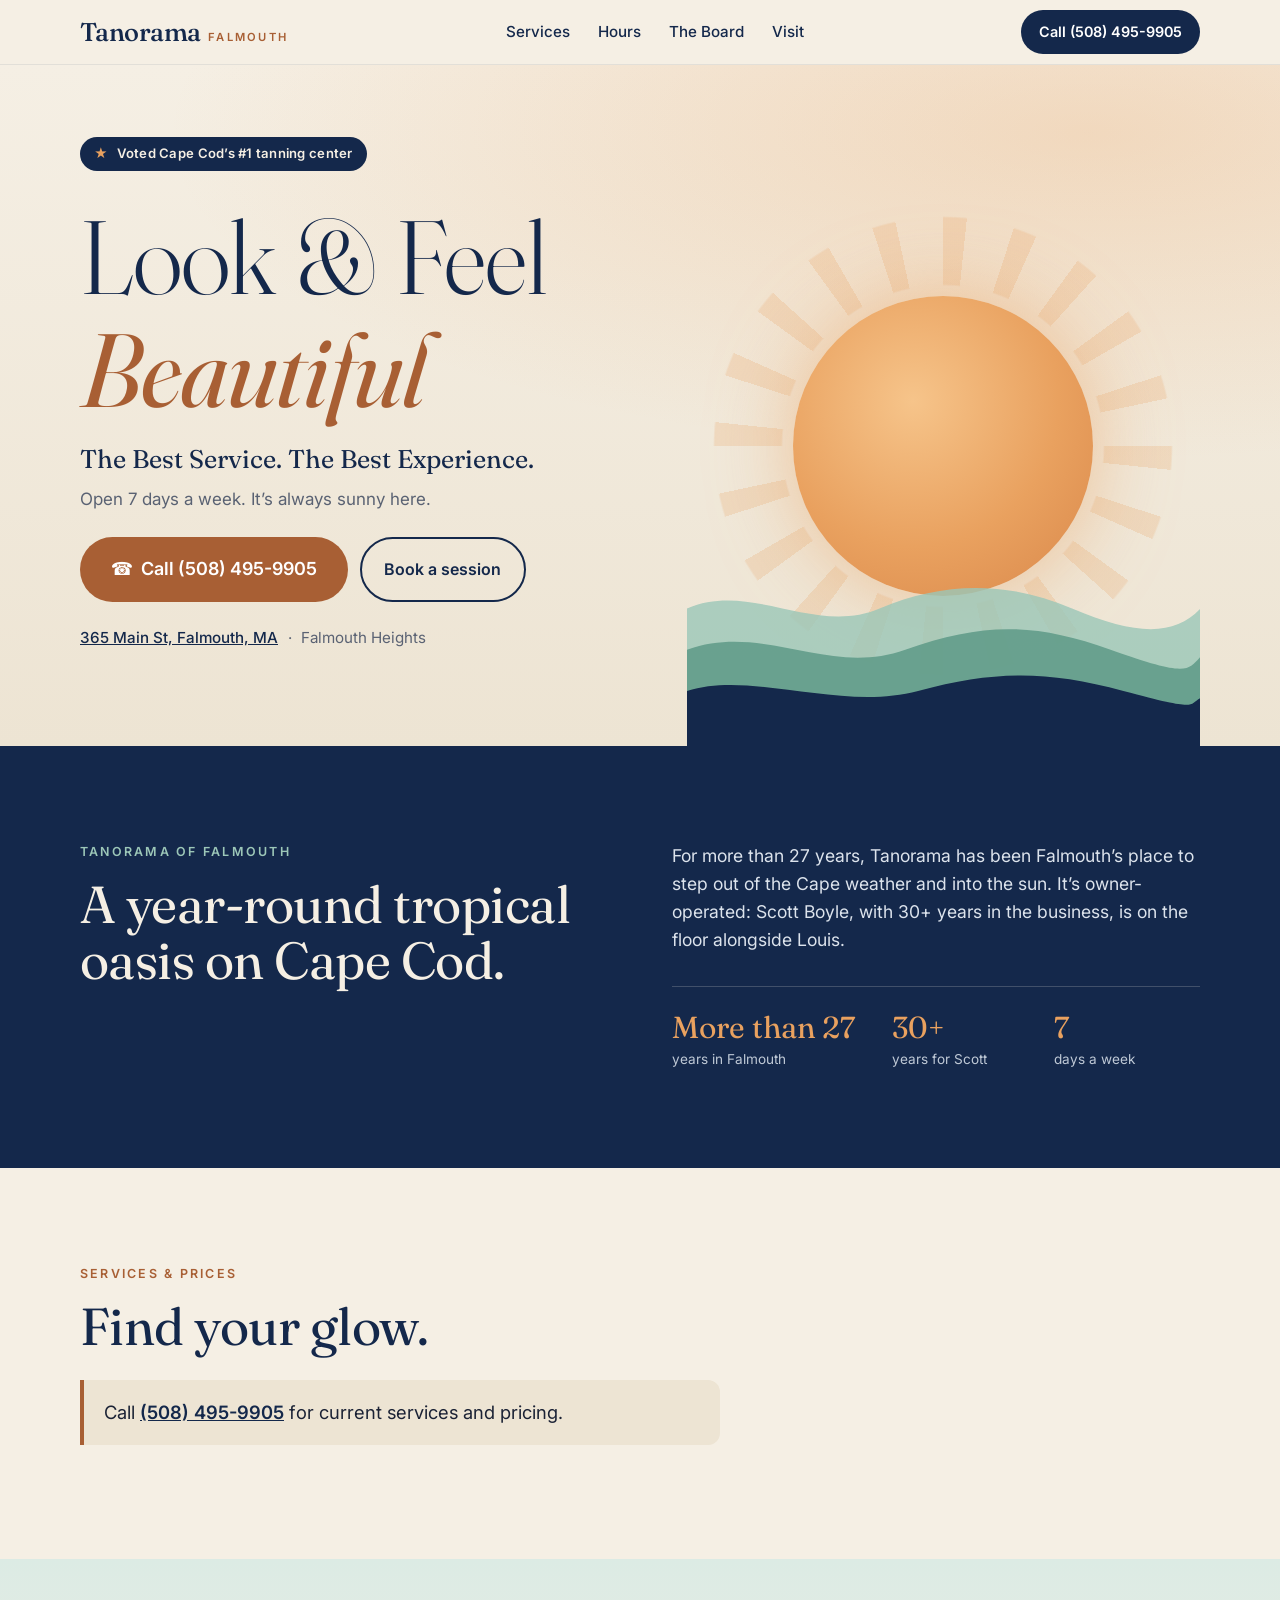
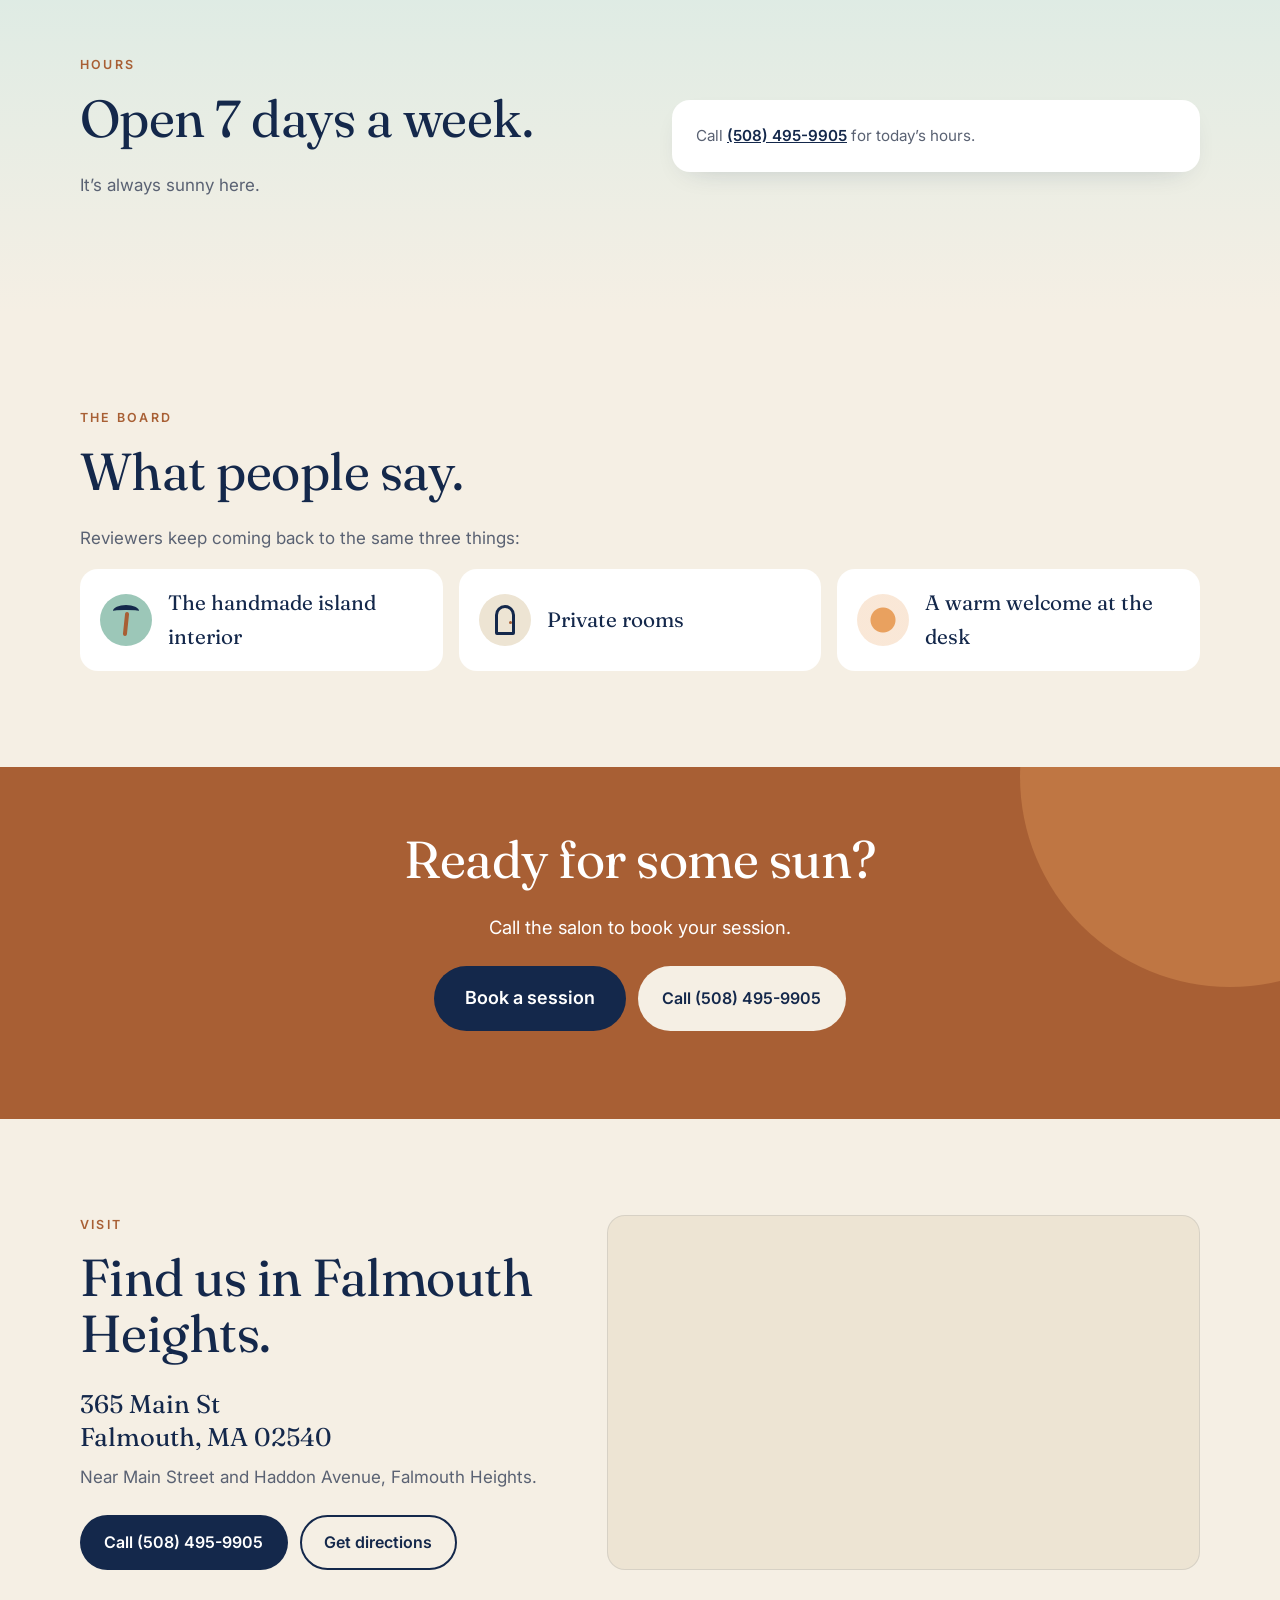
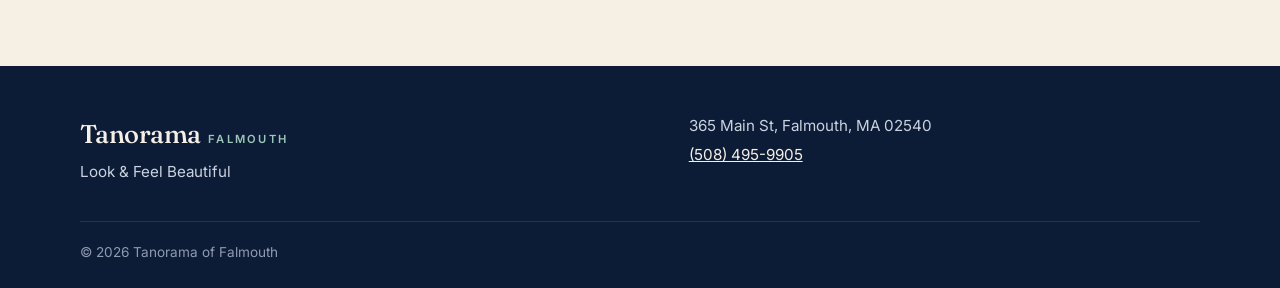
==== index.html @ c7caf83a "Tanorama Falmouth website" ====
<!doctype html>
<html lang="en">
<head>
<meta charset="utf-8">
<meta name="viewport" content="width=device-width, initial-scale=1, viewport-fit=cover">
<title>Tanorama Falmouth | Tanning Salon at 365 Main St, Falmouth, MA</title>
<meta name="description" content="Tanorama of Falmouth: voted Cape Cod's #1 tanning center. A year-round tropical oasis at 365 Main St, Falmouth, MA, open 7 days a week. Call (508) 495-9905.">
<meta name="theme-color" content="#14284B">
<link rel="canonical" href="https://platinum00001.github.io/tanorama-falmouth/">
<link rel="icon" href="favicon.svg" type="image/svg+xml">

<meta property="og:type" content="website">
<meta property="og:site_name" content="Tanorama Falmouth">
<meta property="og:title" content="Tanorama Falmouth | Look &amp; Feel Beautiful">
<meta property="og:description" content="Voted Cape Cod's #1 tanning center. Open 7 days a week. It's always sunny here. 365 Main St, Falmouth, MA.">
<meta property="og:url" content="https://platinum00001.github.io/tanorama-falmouth/">
<meta property="og:image" content="https://platinum00001.github.io/tanorama-falmouth/og-image.png">
<meta property="og:image:width" content="1200">
<meta property="og:image:height" content="630">
<meta property="og:image:alt" content="Tanorama Falmouth: Look &amp; Feel Beautiful">

<link rel="preconnect" href="https://fonts.googleapis.com">
<link rel="preconnect" href="https://fonts.gstatic.com" crossorigin>
<link href="https://fonts.googleapis.com/css2?family=Fraunces:ital,opsz,wght@0,9..144,300..700;1,9..144,300..600&family=Inter:wght@400;500;600&display=swap" rel="stylesheet">
<link rel="stylesheet" href="styles.css">

<script type="application/ld+json" id="ld-json">
{
  "@context": "https://schema.org",
  "@type": "TanningSalon",
  "name": "Tanorama Falmouth",
  "alternateName": ["Tanorama", "Tanorama of Falmouth"],
  "slogan": "Look & Feel Beautiful",
  "url": "https://platinum00001.github.io/tanorama-falmouth/",
  "telephone": "+1-508-495-9905",
  "address": {
    "@type": "PostalAddress",
    "streetAddress": "365 Main St",
    "addressLocality": "Falmouth",
    "addressRegion": "MA",
    "postalCode": "02540",
    "addressCountry": "US"
  }
}
</script>
</head>
<body>
<a class="skip" href="#main">Skip to content</a>

<header class="site-header">
  <div class="wrap header-inner">
    <a class="wordmark" href="#top" aria-label="Tanorama Falmouth, home">
      <span class="wm-name">Tanorama</span><span class="wm-place">Falmouth</span>
    </a>
    <nav aria-label="Main">
      <ul class="nav">
        <li><a href="#services">Services</a></li>
        <li><a href="#hours">Hours</a></li>
        <li><a href="#board">The Board</a></li>
        <li><a href="#visit">Visit</a></li>
      </ul>
    </nav>
    <a class="btn btn-small btn-navy header-call" href="tel:+15084959905">Call (508) 495-9905</a>
  </div>
</header>

<main id="main">
  <section class="hero" id="top" aria-labelledby="hero-title">
    <div class="wrap hero-grid">
      <div class="hero-copy">
        <p class="eyebrow"><span class="star" aria-hidden="true">&#9733;</span> Voted Cape Cod&rsquo;s #1 tanning center</p>
        <h1 id="hero-title">Look &amp; Feel <em>Beautiful</em></h1>
        <p class="lede">The Best Service. The Best Experience.</p>
        <p class="door">Open 7 days a week. It&rsquo;s always sunny here.</p>
        <div class="actions">
          <a class="btn btn-cedar btn-big" href="tel:+15084959905"><span aria-hidden="true">&#9742;</span> Call (508) 495-9905</a>
          <a class="btn btn-outline js-book" href="tel:+15084959905">Book a session</a>
        </div>
        <p class="hero-addr">
          <a href="https://www.google.com/maps/dir/?api=1&amp;destination=365+Main+St,+Falmouth,+MA+02540" target="_blank" rel="noopener">365 Main St, Falmouth, MA</a>
          <span class="dot" aria-hidden="true">&middot;</span> Falmouth Heights
        </p>
      </div>
      <div class="hero-art" aria-hidden="true">
        <div class="sun"></div>
        <div class="sun-rays"></div>
        <svg class="waves" viewBox="0 0 400 160" preserveAspectRatio="none">
          <path class="w1" d="M0 60 C 50 40, 100 80, 150 60 S 250 40, 300 60 S 380 80, 400 60 V160 H0Z"/>
          <path class="w2" d="M0 90 C 60 70, 110 110, 170 90 S 270 70, 330 90 S 390 105, 400 95 V160 H0Z"/>
          <path class="w3" d="M0 120 C 50 105, 120 135, 180 120 S 280 105, 340 120 S 390 130, 400 125 V160 H0Z"/>
        </svg>
      </div>
    </div>
  </section>

  <section class="about" aria-labelledby="about-title">
    <div class="wrap about-grid">
      <div>
        <p class="kicker">Tanorama of Falmouth</p>
        <h2 id="about-title">A year-round tropical oasis on Cape Cod.</h2>
      </div>
      <div class="about-body">
        <p>For more than 27 years, Tanorama has been Falmouth&rsquo;s place to step out of the Cape weather and into the sun. It&rsquo;s owner-operated: Scott Boyle, with 30+ years in the business, is on the floor alongside Louis.</p>
        <ul class="facts">
          <li><strong>More than 27</strong><span>years in Falmouth</span></li>
          <li><strong>30+</strong><span>years for Scott</span></li>
          <li><strong>7</strong><span>days a week</span></li>
        </ul>
      </div>
    </div>
  </section>

  <section class="services" id="services" aria-labelledby="services-title">
    <div class="wrap">
      <p class="kicker">Services &amp; Prices</p>
      <h2 id="services-title">Find your glow.</h2>
      <div id="services-list" class="services-list"></div>
      <p id="services-fallback" class="fallback">Call <a href="tel:+15084959905">(508) 495-9905</a> for current services and pricing.</p>
    </div>
  </section>

  <section class="hours" id="hours" aria-labelledby="hours-title">
    <div class="wrap hours-grid">
      <div>
        <p class="kicker">Hours</p>
        <h2 id="hours-title">Open 7 days a week.</h2>
        <p class="muted">It&rsquo;s always sunny here.</p>
      </div>
      <div class="hours-card">
        <table id="hours-table" class="hours-table" hidden>
          <caption class="sr-only">Opening hours</caption>
          <tbody></tbody>
        </table>
        <p id="hours-fallback" class="fallback">Call <a href="tel:+15084959905">(508) 495-9905</a> for today&rsquo;s hours.</p>
      </div>
    </div>
  </section>

  <section class="board" id="board" aria-labelledby="board-title">
    <div class="wrap">
      <p class="kicker">The Board</p>
      <h2 id="board-title">What people say.</h2>
      <div id="reviews-list" class="reviews-list"></div>
      <div id="reviews-fallback" class="themes">
        <p class="muted">Reviewers keep coming back to the same three things:</p>
        <ul class="theme-list">
          <li><span class="t-icon t-palm" aria-hidden="true"></span><strong>The handmade island interior</strong></li>
          <li><span class="t-icon t-door" aria-hidden="true"></span><strong>Private rooms</strong></li>
          <li><span class="t-icon t-sun" aria-hidden="true"></span><strong>A warm welcome at the desk</strong></li>
        </ul>
      </div>
    </div>
  </section>

  <section class="book" id="book" aria-labelledby="book-title">
    <div class="wrap book-inner">
      <h2 id="book-title">Ready for some sun?</h2>
      <p id="book-copy">Call the salon to book your session.</p>
      <div class="actions center">
        <a class="btn btn-cedar btn-big js-book" href="tel:+15084959905">Book a session</a>
        <a class="btn btn-linen" href="tel:+15084959905">Call (508) 495-9905</a>
      </div>
    </div>
  </section>

  <section class="visit" id="visit" aria-labelledby="visit-title">
    <div class="wrap visit-grid">
      <div class="visit-info">
        <p class="kicker">Visit</p>
        <h2 id="visit-title">Find us in Falmouth Heights.</h2>
        <address>
          <span class="addr-line">365 Main St</span>
          <span class="addr-line">Falmouth, MA 02540</span>
        </address>
        <p class="muted">Near Main Street and Haddon Avenue, Falmouth Heights.</p>
        <ul class="contact-list">
          <li><a class="btn btn-navy" href="tel:+15084959905">Call (508) 495-9905</a></li>
          <li><a class="btn btn-outline" href="https://www.google.com/maps/dir/?api=1&amp;destination=365+Main+St,+Falmouth,+MA+02540" target="_blank" rel="noopener">Get directions</a></li>
          <li id="email-item" hidden><a class="btn btn-outline" id="email-link" href="#">Email us</a></li>
        </ul>
      </div>
      <div class="map">
        <iframe title="Map showing Tanorama at 365 Main St, Falmouth, MA" loading="lazy" referrerpolicy="no-referrer-when-downgrade" src="https://www.google.com/maps?q=365+Main+St,+Falmouth,+MA+02540&amp;output=embed"></iframe>
      </div>
    </div>
  </section>

  <section class="follow" id="follow" aria-labelledby="follow-title" hidden>
    <div class="wrap follow-inner">
      <h2 id="follow-title">Follow along.</h2>
      <div class="actions center">
        <a class="btn btn-linen" id="ig-link" href="#" target="_blank" rel="noopener" hidden>Instagram</a>
        <a class="btn btn-linen" id="fb-link" href="#" target="_blank" rel="noopener" hidden>Facebook</a>
      </div>
    </div>
  </section>
</main>

<footer class="site-footer">
  <div class="wrap footer-inner">
    <div>
      <p class="wordmark wordmark-footer"><span class="wm-name">Tanorama</span><span class="wm-place">Falmouth</span></p>
      <p>Look &amp; Feel Beautiful</p>
    </div>
    <div>
      <p>365 Main St, Falmouth, MA 02540</p>
      <p><a href="tel:+15084959905">(508) 495-9905</a></p>
    </div>
    <div class="footer-social">
      <a id="ig-foot" href="#" target="_blank" rel="noopener" hidden>Instagram</a>
      <a id="fb-foot" href="#" target="_blank" rel="noopener" hidden>Facebook</a>
      <a id="email-foot" href="#" hidden>Email</a>
    </div>
  </div>
  <p class="wrap copy">&copy; <span id="year">2026</span> Tanorama of Falmouth</p>
</footer>

<nav class="action-bar" aria-label="Quick actions">
  <a href="tel:+15084959905"><span aria-hidden="true">&#9742;</span>Call</a>
  <a href="https://www.google.com/maps/dir/?api=1&amp;destination=365+Main+St,+Falmouth,+MA+02540" target="_blank" rel="noopener"><span aria-hidden="true">&#10148;</span>Directions</a>
  <a class="js-book book-tab" href="tel:+15084959905"><span aria-hidden="true">&#9728;</span>Book</a>
</nav>

<script src="data.js"></script>
<script src="app.js"></script>
</body>
</html>
---- styles.css ----
:root {
  --linen: #F5EFE4;
  --linen-2: #EDE4D3;
  --navy: #14284B;
  --navy-2: #0D1C36;
  --sea: #9CC7B8;
  --sea-deep: #5E9A88;
  --cedar: #A85F34;
  --cedar-dark: #8A4B26;
  --sun: #E9A15F;
  --ink: #1B2235;
  --muted: #5A6273;
  --radius: 18px;
  --serif: "Fraunces", "Cormorant Garamond", Georgia, serif;
  --sans: "Inter", system-ui, -apple-system, "Segoe UI", Roboto, sans-serif;
}
*, *::before, *::after { box-sizing: border-box; }
html { scroll-behavior: smooth; scroll-padding-top: 76px; }
@media (prefers-reduced-motion: reduce) { html { scroll-behavior: auto; } *, *::before, *::after { animation: none !important; transition: none !important; } }
body {
  margin: 0; font-family: var(--sans); font-size: 1.0625rem; line-height: 1.6;
  color: var(--ink); background: var(--linen);
  padding-bottom: calc(68px + env(safe-area-inset-bottom));
  -webkit-font-smoothing: antialiased;
}
img, svg, iframe { max-width: 100%; display: block; }
a { color: inherit; }
a:focus-visible, button:focus-visible { outline: 3px solid var(--sea-deep); outline-offset: 3px; border-radius: 6px; }
h1, h2, h3 { font-family: var(--serif); font-weight: 400; line-height: 1.08; letter-spacing: -0.01em; margin: 0 0 .5em; color: var(--navy); }
h2 { font-size: clamp(2rem, 6vw, 3.25rem); }
h3 { font-size: 1.5rem; }
p { margin: 0 0 1em; }
.wrap { width: min(1120px, 100% - 2.5rem); margin-inline: auto; }
.sr-only { position: absolute; width: 1px; height: 1px; overflow: hidden; clip: rect(0 0 0 0); white-space: nowrap; }
.skip { position: absolute; left: -999px; top: 0; background: var(--navy); color: #fff; padding: .75rem 1rem; z-index: 100; }
.skip:focus { left: 1rem; top: 1rem; }
.kicker { font-size: .78rem; font-weight: 600; letter-spacing: .18em; text-transform: uppercase; color: var(--cedar); margin-bottom: .9rem; }
.muted { color: var(--muted); }
[hidden] { display: none !important; }

/* Buttons */
.btn {
  display: inline-flex; align-items: center; justify-content: center; gap: .5rem;
  min-height: 48px; padding: .8rem 1.4rem; border-radius: 999px;
  font-weight: 600; font-size: 1rem; text-decoration: none; border: 2px solid transparent;
  transition: transform .15s ease, background-color .15s ease, color .15s ease;
}
.btn:hover { transform: translateY(-1px); }
.btn-big { min-height: 60px; padding: 1rem 1.8rem; font-size: 1.125rem; }
.btn-small { min-height: 40px; padding: .5rem 1rem; font-size: .9rem; }
.btn-cedar { background: var(--cedar); color: #fff; }
.btn-cedar:hover { background: var(--cedar-dark); }
.btn-navy { background: var(--navy); color: #fff; }
.btn-navy:hover { background: var(--navy-2); }
.btn-outline { border-color: var(--navy); color: var(--navy); background: transparent; }
.btn-outline:hover { background: var(--navy); color: #fff; }
.btn-linen { background: var(--linen); color: var(--navy); }
.btn-linen:hover { background: #fff; }
.actions { display: flex; flex-wrap: wrap; gap: .75rem; margin: 1.5rem 0; }
.actions.center { justify-content: center; }

/* Header */
.site-header { position: sticky; top: 0; z-index: 50; background: rgba(245,239,228,.92); backdrop-filter: blur(8px); border-bottom: 1px solid rgba(20,40,75,.08); }
.header-inner { display: flex; align-items: center; justify-content: space-between; gap: 1rem; height: 64px; }
.wordmark { display: inline-flex; align-items: baseline; gap: .45rem; text-decoration: none; margin: 0; }
.wm-name { font-family: var(--serif); font-size: 1.6rem; color: var(--navy); font-weight: 500; letter-spacing: -.02em; }
.wm-place { font-size: .7rem; font-weight: 600; letter-spacing: .2em; text-transform: uppercase; color: var(--cedar); }
.nav { display: none; list-style: none; margin: 0; padding: 0; gap: 1.75rem; }
.nav a { text-decoration: none; font-weight: 500; font-size: .95rem; color: var(--navy); }
.nav a:hover { color: var(--cedar); }
.header-call { display: none; }

/* Hero */
.hero { position: relative; overflow: hidden; padding: 2.5rem 0 0; background:
  radial-gradient(120% 80% at 85% 10%, rgba(233,161,95,.28), transparent 60%),
  linear-gradient(180deg, var(--linen) 0%, var(--linen-2) 100%); }
.hero-grid { display: grid; gap: 1rem; }
.eyebrow { display: inline-flex; align-items: center; gap: .5rem; background: var(--navy); color: var(--linen); border-radius: 999px; padding: .4rem .9rem; font-size: .82rem; font-weight: 600; letter-spacing: .02em; }
.eyebrow .star { color: var(--sun); }
.hero h1 { font-size: clamp(3.1rem, 13vw, 6.5rem); font-weight: 300; margin: 1.1rem 0 .8rem; }
.hero h1 em { font-style: italic; color: var(--cedar); font-weight: 400; }
.lede { font-family: var(--serif); font-size: clamp(1.25rem, 4vw, 1.6rem); color: var(--navy); margin-bottom: .4rem; }
.door { color: var(--muted); }
.hero-addr { font-size: .95rem; color: var(--muted); }
.hero-addr a { color: var(--navy); font-weight: 500; }
.dot { margin: 0 .35rem; }
.hero-art { position: relative; height: 240px; margin: 0 -1.25rem; }
.sun { position: absolute; left: 50%; top: 20px; width: 170px; height: 170px; margin-left: -85px; border-radius: 50%;
  background: radial-gradient(circle at 40% 35%, #F6C48A, var(--sun) 55%, #D9874A); box-shadow: 0 0 80px rgba(233,161,95,.55); }
.sun-rays { position: absolute; left: 50%; top: -25px; width: 260px; height: 260px; margin-left: -130px; border-radius: 50%;
  background: repeating-conic-gradient(rgba(233,161,95,.22) 0 6deg, transparent 6deg 18deg);
  -webkit-mask: radial-gradient(circle, transparent 92px, #000 94px, #000 128px, transparent 130px);
          mask: radial-gradient(circle, transparent 92px, #000 94px, #000 128px, transparent 130px);
  animation: spin 80s linear infinite; }
@keyframes spin { to { transform: rotate(360deg); } }
.waves { position: absolute; bottom: 0; left: 0; width: 100%; height: 130px; }
.w1 { fill: var(--sea); opacity: .8; } .w2 { fill: var(--sea-deep); opacity: .85; } .w3 { fill: var(--navy); }

/* About */
.about { background: var(--navy); color: var(--linen); padding: 4rem 0; }
.about h2 { color: var(--linen); }
.about .kicker { color: var(--sea); }
.about-grid { display: grid; gap: 1.5rem; }
.about-body p { font-size: 1.1rem; color: #DCE3EC; }
.facts { list-style: none; padding: 0; margin: 2rem 0 0; display: grid; grid-template-columns: repeat(3, 1fr); gap: 1rem; border-top: 1px solid rgba(245,239,228,.2); padding-top: 1.5rem; }
.facts strong { display: block; font-family: var(--serif); font-weight: 400; font-size: clamp(1.4rem, 5vw, 2.3rem); color: var(--sun); line-height: 1.1; }
.facts span { font-size: .85rem; color: #BFC9D6; }

/* Services */
.services { padding: 4.5rem 0; }
.services-list { display: grid; gap: 1.25rem; margin: 1.5rem 0; }
.services-list:empty { display: none; }
.svc-group { background: #fff; border-radius: var(--radius); padding: 1.5rem; box-shadow: 0 1px 0 rgba(20,40,75,.06), 0 10px 30px -18px rgba(20,40,75,.25); border-top: 5px solid var(--sea); }
.svc-items { list-style: none; margin: 0; padding: 0; }
.svc-items li { padding: .7rem 0; border-bottom: 1px dashed rgba(20,40,75,.15); }
.svc-items li:last-child { border-bottom: 0; }
.svc-row { display: flex; align-items: baseline; gap: .5rem; }
.svc-name { font-weight: 500; }
.svc-leader { flex: 1; border-bottom: 1px dotted rgba(20,40,75,.3); transform: translateY(-4px); }
.svc-price { font-family: var(--serif); font-size: 1.2rem; color: var(--cedar); white-space: nowrap; }
.svc-note { margin: .2rem 0 0; font-size: .9rem; color: var(--muted); }
.fallback { font-size: 1.15rem; background: var(--linen-2); border-left: 4px solid var(--cedar); padding: 1.1rem 1.25rem; border-radius: 0 12px 12px 0; max-width: 40rem; }
.fallback a { color: var(--navy); font-weight: 600; white-space: nowrap; }

/* Hours */
.hours { padding: 4.5rem 0; background: linear-gradient(180deg, #DCEBE4, var(--linen)); }
.hours-grid { display: grid; gap: 1.5rem; align-items: center; }
.hours-card { background: #fff; border-radius: var(--radius); padding: 1.5rem; box-shadow: 0 10px 30px -18px rgba(20,40,75,.3); }
.hours-card .fallback { margin: 0; background: transparent; border-left-color: var(--sea-deep); }
.hours-table { width: 100%; border-collapse: collapse; margin-bottom: 1rem; }
.hours-table th, .hours-table td { padding: .7rem 0; border-bottom: 1px solid rgba(20,40,75,.1); text-align: left; }
.hours-table th { font-weight: 500; }
.hours-table td { text-align: right; font-family: var(--serif); font-size: 1.1rem; color: var(--navy); }
.hours-table + .fallback { font-size: .95rem; padding: 0; border: 0; color: var(--muted); }

/* Board */
.board { padding: 4.5rem 0; }
.reviews-list { display: grid; gap: 1.25rem; margin: 1.5rem 0 2.5rem; }
.reviews-list:empty { display: none; }
.review { margin: 0; background: #fff; border-radius: var(--radius); padding: 1.75rem; position: relative; box-shadow: 0 10px 30px -18px rgba(20,40,75,.3); }
.review blockquote { margin: 0; }
.review p { font-family: var(--serif); font-size: 1.25rem; line-height: 1.4; color: var(--navy); }
.review figcaption { font-size: .9rem; color: var(--cedar); font-weight: 600; }
.theme-list { list-style: none; padding: 0; margin: 1rem 0 0; display: grid; gap: 1rem; }
.theme-list li { display: flex; align-items: center; gap: 1rem; background: #fff; border-radius: var(--radius); padding: 1.1rem 1.25rem; }
.theme-list strong { font-family: var(--serif); font-weight: 400; font-size: 1.3rem; color: var(--navy); }
.t-icon { flex: none; width: 52px; height: 52px; border-radius: 50%; position: relative; }
.t-palm { background: var(--sea); }
.t-palm::before { content: ""; position: absolute; left: 50%; bottom: 10px; width: 4px; height: 24px; margin-left: -2px; background: var(--cedar); border-radius: 2px; transform: rotate(6deg); }
.t-palm::after { content: ""; position: absolute; left: 13px; top: 11px; width: 26px; height: 12px; border-radius: 50% 50% 0 0; border-top: 5px solid var(--navy); }
.t-door { background: var(--linen-2); }
.t-door::before { content: ""; position: absolute; left: 16px; top: 11px; width: 20px; height: 30px; border: 3px solid var(--navy); border-radius: 10px 10px 2px 2px; }
.t-door::after { content: ""; position: absolute; left: 30px; top: 27px; width: 3px; height: 3px; border-radius: 50%; background: var(--cedar); }
.t-sun { background: radial-gradient(circle, var(--sun) 0 12px, rgba(233,161,95,.25) 13px); }

/* Book */
.book { background: var(--cedar); color: #fff; padding: 4rem 0; text-align: center; position: relative; overflow: hidden; }
.book::before { content: ""; position: absolute; width: 420px; height: 420px; border-radius: 50%; right: -160px; top: -200px; background: rgba(233,161,95,.35); }
.book-inner { position: relative; }
.book h2 { color: #fff; }
.book p { font-size: 1.15rem; }
.book .btn-cedar { background: var(--navy); }
.book .btn-cedar:hover { background: var(--navy-2); }

/* Visit */
.visit { padding: 4.5rem 0; }
.visit-grid { display: grid; gap: 2rem; }
address { font-style: normal; font-family: var(--serif); font-size: 1.6rem; color: var(--navy); margin-bottom: .6rem; line-height: 1.3; }
.addr-line { display: block; }
.contact-list { list-style: none; padding: 0; margin: 1.5rem 0 0; display: flex; flex-wrap: wrap; gap: .75rem; }
.map { border-radius: var(--radius); overflow: hidden; min-height: 300px; background: var(--linen-2); border: 1px solid rgba(20,40,75,.1); }
.map iframe { width: 100%; height: 100%; min-height: 300px; border: 0; }

/* Follow */
.follow { background: var(--sea-deep); color: #fff; padding: 3.5rem 0; text-align: center; }
.follow h2 { color: #fff; }

/* Footer */
.site-footer { background: var(--navy-2); color: #C9D2DE; padding: 3rem 0 1.5rem; font-size: .95rem; }
.site-footer p { margin: 0 0 .3rem; }
.site-footer a { color: var(--linen); }
.footer-inner { display: grid; gap: 1.5rem; }
.wordmark-footer .wm-name { color: var(--linen); }
.wordmark-footer .wm-place { color: var(--sea); }
.footer-social { display: flex; gap: 1.25rem; }
.copy { margin-top: 2rem; padding-top: 1.25rem; border-top: 1px solid rgba(255,255,255,.1); font-size: .85rem; color: #8E9AB0; }

/* Mobile action bar */
.action-bar { position: fixed; left: 0; right: 0; bottom: 0; z-index: 60; display: grid; grid-template-columns: repeat(3, 1fr);
  background: var(--navy); padding-bottom: env(safe-area-inset-bottom); box-shadow: 0 -8px 24px -12px rgba(0,0,0,.4); }
.action-bar a { display: flex; flex-direction: column; align-items: center; justify-content: center; gap: 2px; min-height: 64px;
  color: var(--linen); text-decoration: none; font-weight: 600; font-size: .85rem; }
.action-bar a span { font-size: 1.25rem; line-height: 1; }
.action-bar a + a { border-left: 1px solid rgba(245,239,228,.12); }
.action-bar .book-tab { background: var(--cedar); }

/* Larger screens */
@media (min-width: 720px) {
  .services-list { grid-template-columns: repeat(2, 1fr); }
  .reviews-list { grid-template-columns: repeat(2, 1fr); }
  .theme-list { grid-template-columns: repeat(3, 1fr); }
  .footer-inner { grid-template-columns: 1.2fr 1fr auto; align-items: start; }
}
@media (min-width: 960px) {
  body { padding-bottom: 0; }
  .action-bar { display: none; }
  .nav { display: flex; }
  .header-call { display: inline-flex; }
  .hero { padding: 4.5rem 0 0; }
  .hero-grid { grid-template-columns: 1.15fr 1fr; align-items: end; min-height: 560px; }
  .hero-copy { padding-bottom: 5rem; }
  .hero-art { height: 520px; margin: 0; }
  .sun { width: 300px; height: 300px; margin-left: -150px; top: 70px; }
  .sun-rays { width: 460px; height: 460px; margin-left: -230px; top: -10px;
    -webkit-mask: radial-gradient(circle, transparent 160px, #000 162px, #000 228px, transparent 230px);
            mask: radial-gradient(circle, transparent 160px, #000 162px, #000 228px, transparent 230px); }
  .waves { height: 220px; }
  .about { padding: 6rem 0; }
  .about-grid { grid-template-columns: 1fr 1fr; gap: 4rem; }
  .services, .hours, .board, .visit { padding: 6rem 0; }
  .hours-grid { grid-template-columns: 1fr 1fr; gap: 4rem; }
  .visit-grid { grid-template-columns: 1fr 1.2fr; align-items: stretch; }
  .services-list { grid-template-columns: repeat(3, 1fr); }
  .reviews-list { grid-template-columns: repeat(3, 1fr); }
}

/* refinements */
.site-footer .copy { margin: 2rem auto 0; }
.facts { grid-template-columns: 1.4fr 1fr 1fr; }
.facts strong { font-size: clamp(1.3rem, 4.2vw, 1.9rem); }
.footer-social:empty, .footer-social:not(:has(a:not([hidden]))) { display: none; }
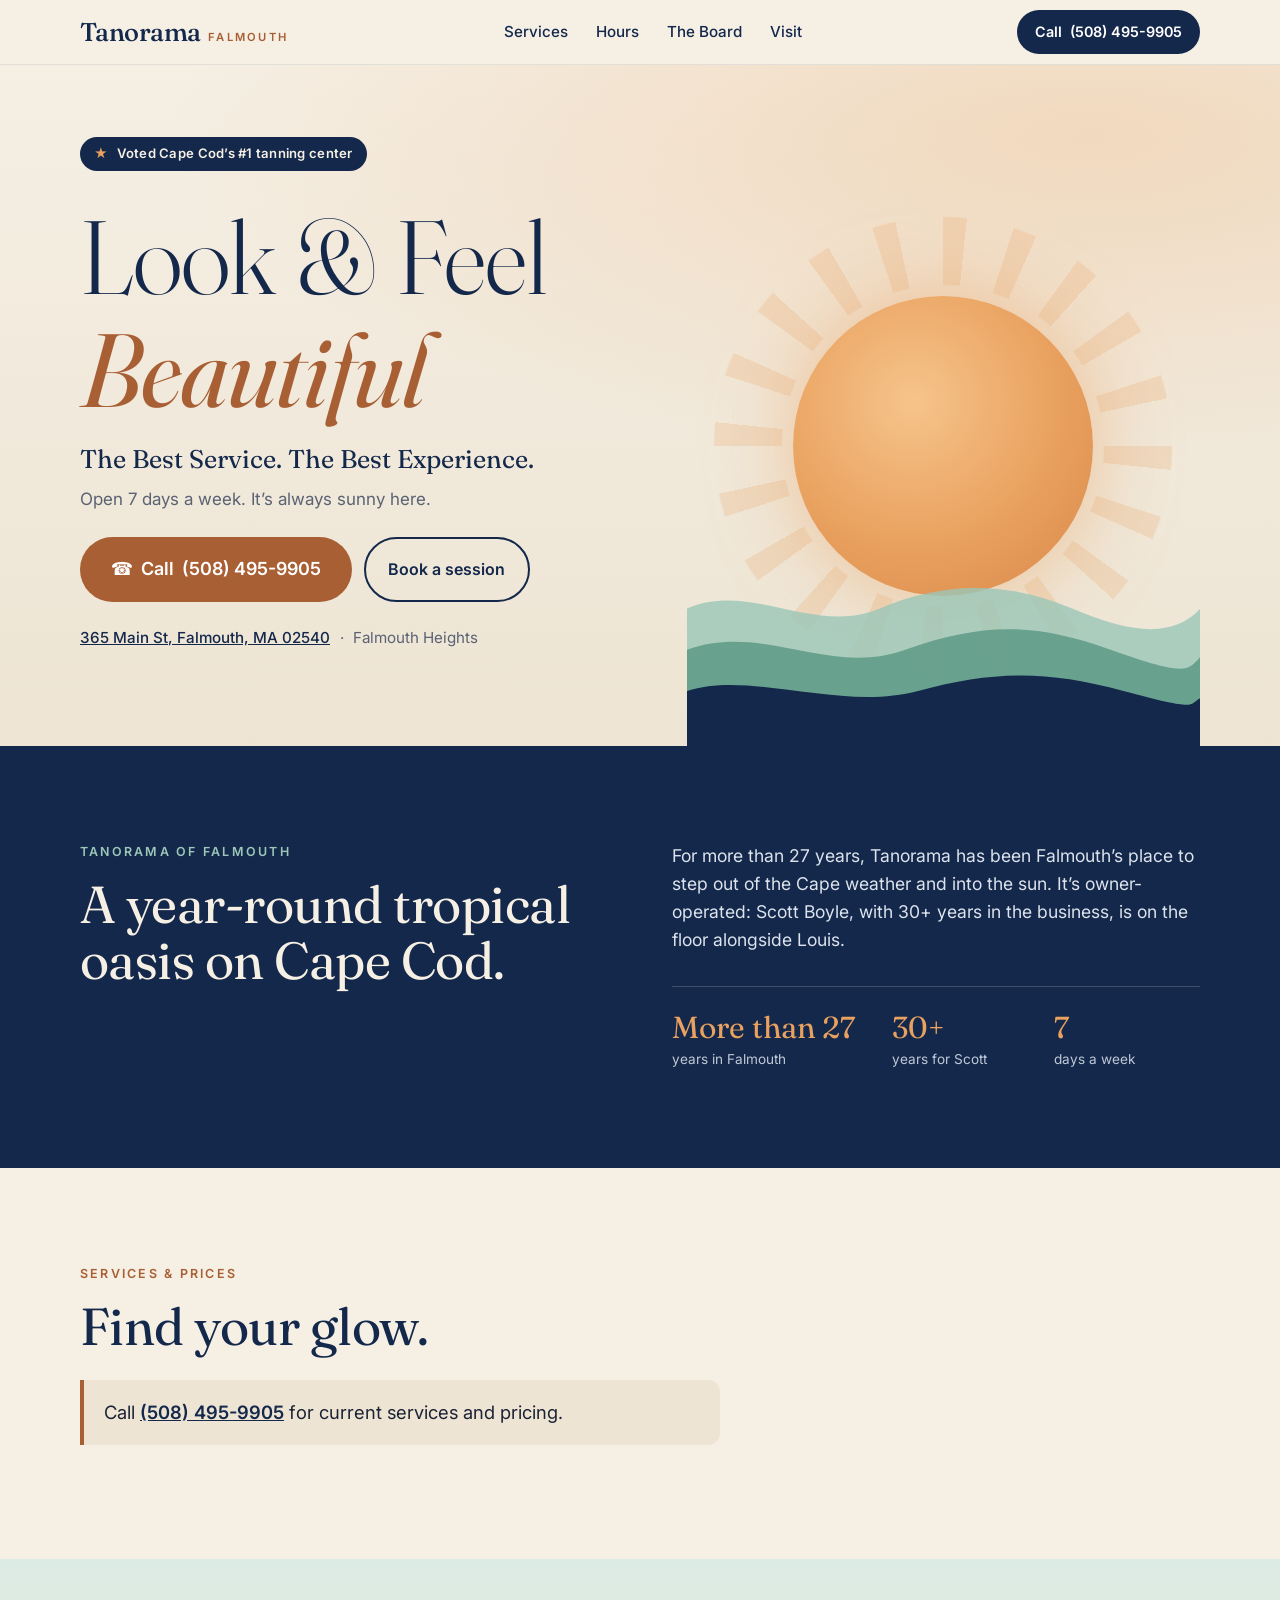
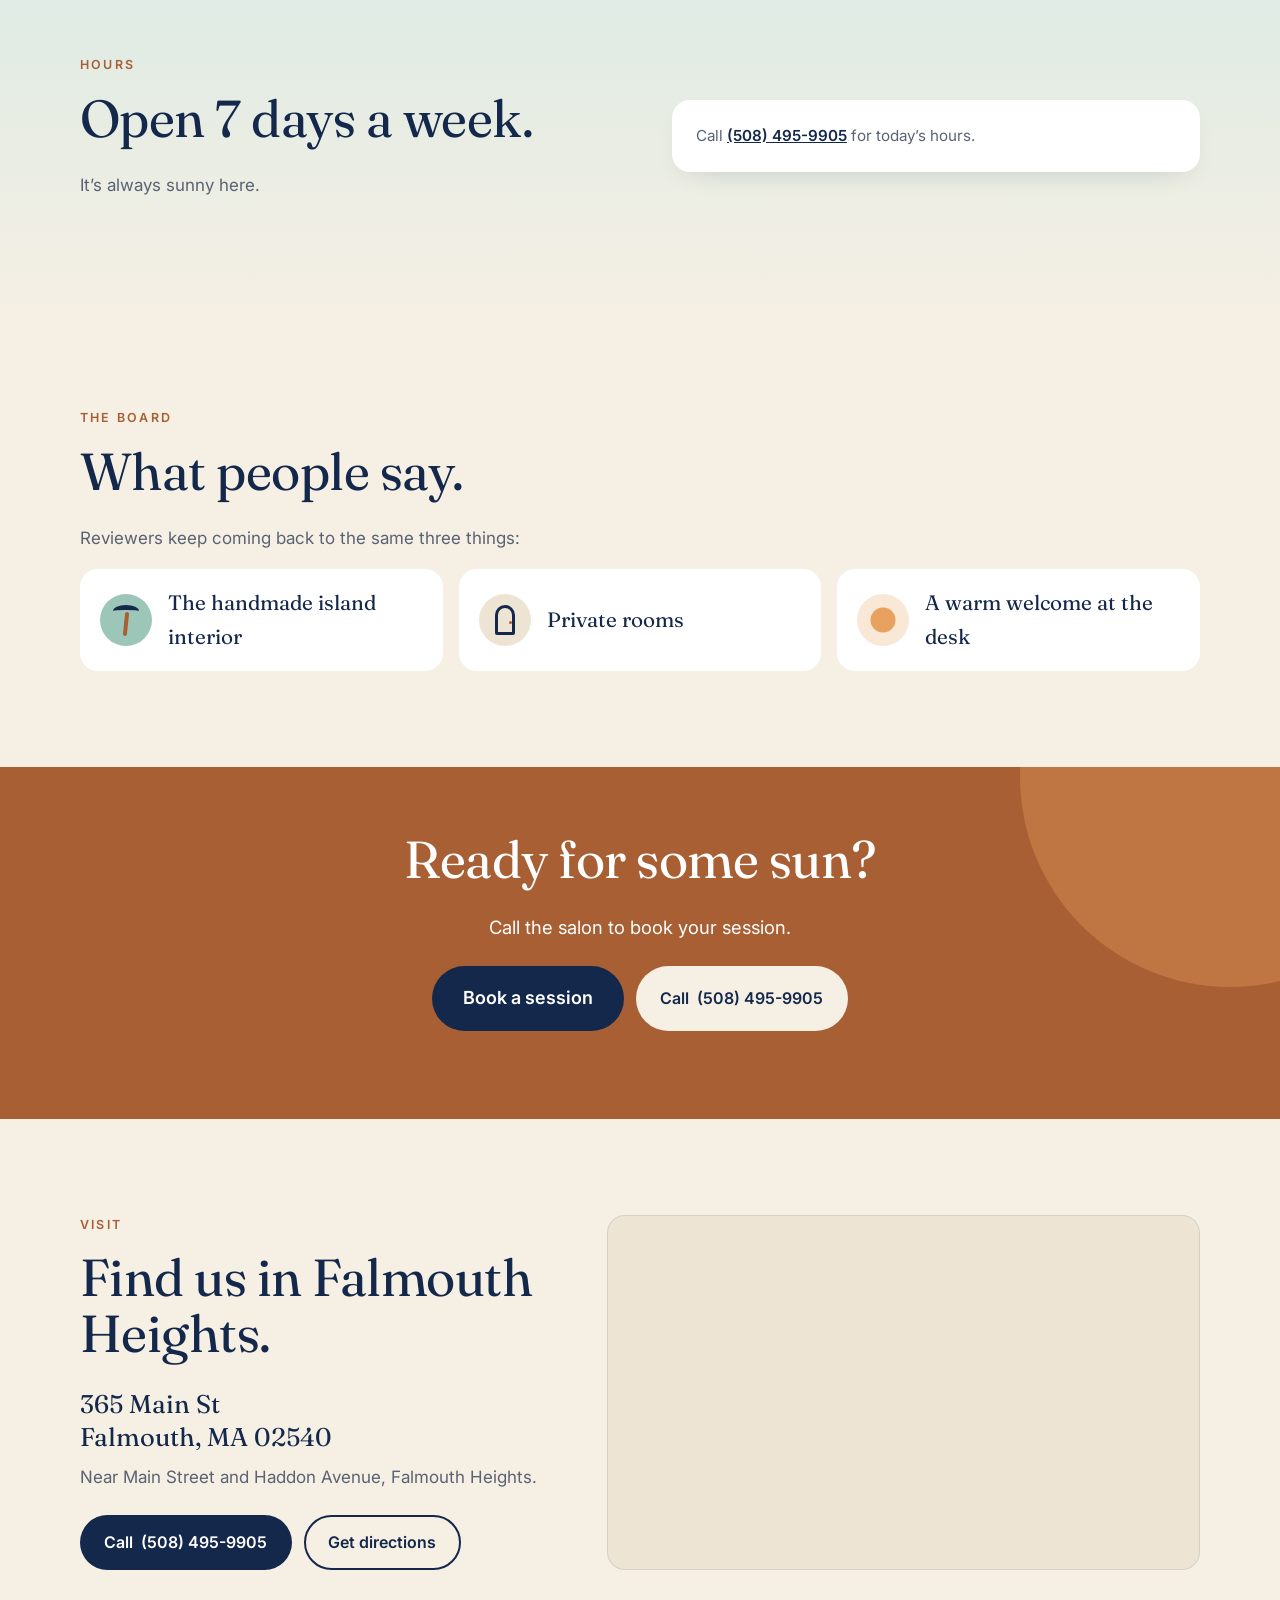
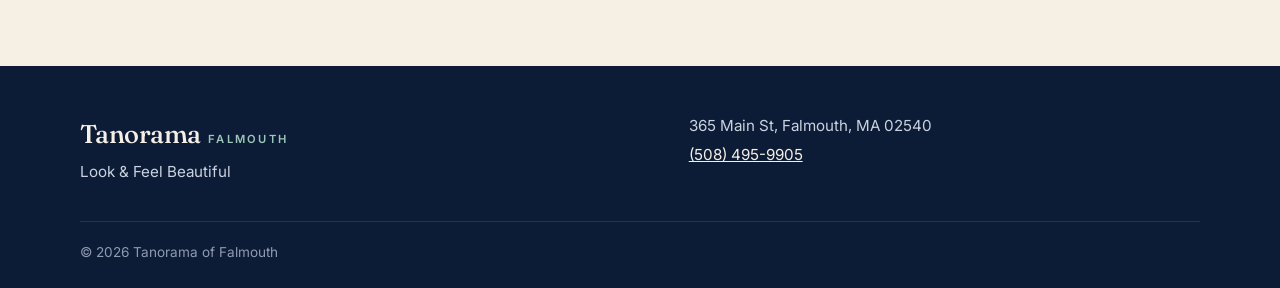
==== commit 83c59851: "Add password editor (/admin) backed by Supabase; public site reads live content" ====
--- a/index.html
+++ b/index.html
@@ -50,7 +50,7 @@
 <header class="site-header">
   <div class="wrap header-inner">
     <a class="wordmark" href="#top" aria-label="Tanorama Falmouth, home">
-      <span class="wm-name">Tanorama</span><span class="wm-place">Falmouth</span>
+      <span class="wm-name" data-k="brand_name">Tanorama</span><span class="wm-place" data-k="brand_place">Falmouth</span>
     </a>
     <nav aria-label="Main">
       <ul class="nav">
@@ -60,7 +60,7 @@
         <li><a href="#visit">Visit</a></li>
       </ul>
     </nav>
-    <a class="btn btn-small btn-navy header-call" href="tel:+15084959905">Call (508) 495-9905</a>
+    <a class="btn btn-small btn-navy header-call js-tel" href="tel:+15084959905">Call <span class="js-phone">(508) 495-9905</span></a>
   </div>
 </header>
 
@@ -68,20 +68,21 @@
   <section class="hero" id="top" aria-labelledby="hero-title">
     <div class="wrap hero-grid">
       <div class="hero-copy">
-        <p class="eyebrow"><span class="star" aria-hidden="true">&#9733;</span> Voted Cape Cod&rsquo;s #1 tanning center</p>
-        <h1 id="hero-title">Look &amp; Feel <em>Beautiful</em></h1>
-        <p class="lede">The Best Service. The Best Experience.</p>
-        <p class="door">Open 7 days a week. It&rsquo;s always sunny here.</p>
+        <p class="eyebrow"><span class="star" aria-hidden="true">&#9733;</span> <span data-k="hero_claim">Voted Cape Cod&rsquo;s #1 tanning center</span></p>
+        <h1 id="hero-title"><span data-k="hero_title_lead">Look &amp; Feel</span> <em data-k="hero_title_em">Beautiful</em></h1>
+        <p class="lede" data-k="hero_subline">The Best Service. The Best Experience.</p>
+        <p class="door" data-k="hero_door">Open 7 days a week. It&rsquo;s always sunny here.</p>
         <div class="actions">
-          <a class="btn btn-cedar btn-big" href="tel:+15084959905"><span aria-hidden="true">&#9742;</span> Call (508) 495-9905</a>
-          <a class="btn btn-outline js-book" href="tel:+15084959905">Book a session</a>
+          <a class="btn btn-cedar btn-big js-tel" href="tel:+15084959905"><span aria-hidden="true">&#9742;</span> Call <span class="js-phone">(508) 495-9905</span></a>
+          <a class="btn btn-outline js-book" href="tel:+15084959905" data-k="book_button">Book a session</a>
         </div>
         <p class="hero-addr">
-          <a href="https://www.google.com/maps/dir/?api=1&amp;destination=365+Main+St,+Falmouth,+MA+02540" target="_blank" rel="noopener">365 Main St, Falmouth, MA</a>
-          <span class="dot" aria-hidden="true">&middot;</span> Falmouth Heights
+          <a class="js-directions" href="https://www.google.com/maps/dir/?api=1&amp;destination=365+Main+St,+Falmouth,+MA+02540" target="_blank" rel="noopener"><span data-k="address_line1">365 Main St</span>, <span data-k="address_line2">Falmouth, MA 02540</span></a>
+          <span class="dot" aria-hidden="true">&middot;</span> <span data-k="hero_neighborhood">Falmouth Heights</span>
         </p>
       </div>
-      <div class="hero-art" aria-hidden="true">
+      <figure class="hero-photo" id="hero-photo" hidden><img id="hero-img" src="" alt=""></figure>
+      <div class="hero-art" id="hero-art" aria-hidden="true">
         <div class="sun"></div>
         <div class="sun-rays"></div>
         <svg class="waves" viewBox="0 0 400 160" preserveAspectRatio="none">
@@ -96,12 +97,13 @@
   <section class="about" aria-labelledby="about-title">
     <div class="wrap about-grid">
       <div>
-        <p class="kicker">Tanorama of Falmouth</p>
-        <h2 id="about-title">A year-round tropical oasis on Cape Cod.</h2>
+        <p class="kicker" data-k="about_kicker">Tanorama of Falmouth</p>
+        <h2 id="about-title" data-k="about_title">A year-round tropical oasis on Cape Cod.</h2>
+        <figure class="about-photo" id="about-photo" hidden><img id="about-img" src="" alt=""></figure>
       </div>
       <div class="about-body">
-        <p>For more than 27 years, Tanorama has been Falmouth&rsquo;s place to step out of the Cape weather and into the sun. It&rsquo;s owner-operated: Scott Boyle, with 30+ years in the business, is on the floor alongside Louis.</p>
-        <ul class="facts">
+        <p data-k="about_body">For more than 27 years, Tanorama has been Falmouth&rsquo;s place to step out of the Cape weather and into the sun. It&rsquo;s owner-operated: Scott Boyle, with 30+ years in the business, is on the floor alongside Louis.</p>
+        <ul class="facts" id="facts">
           <li><strong>More than 27</strong><span>years in Falmouth</span></li>
           <li><strong>30+</strong><span>years for Scott</span></li>
           <li><strong>7</strong><span>days a week</span></li>
@@ -112,8 +114,8 @@
 
   <section class="services" id="services" aria-labelledby="services-title">
     <div class="wrap">
-      <p class="kicker">Services &amp; Prices</p>
-      <h2 id="services-title">Find your glow.</h2>
+      <p class="kicker" data-k="services_kicker">Services &amp; Prices</p>
+      <h2 id="services-title" data-k="services_title">Find your glow.</h2>
       <div id="services-list" class="services-list"></div>
       <p id="services-fallback" class="fallback">Call <a href="tel:+15084959905">(508) 495-9905</a> for current services and pricing.</p>
     </div>
@@ -122,9 +124,9 @@
   <section class="hours" id="hours" aria-labelledby="hours-title">
     <div class="wrap hours-grid">
       <div>
-        <p class="kicker">Hours</p>
-        <h2 id="hours-title">Open 7 days a week.</h2>
-        <p class="muted">It&rsquo;s always sunny here.</p>
+        <p class="kicker" data-k="hours_kicker">Hours</p>
+        <h2 id="hours-title" data-k="hours_title">Open 7 days a week.</h2>
+        <p class="muted" data-k="hours_subtitle">It&rsquo;s always sunny here.</p>
       </div>
       <div class="hours-card">
         <table id="hours-table" class="hours-table" hidden>
@@ -138,12 +140,12 @@
 
   <section class="board" id="board" aria-labelledby="board-title">
     <div class="wrap">
-      <p class="kicker">The Board</p>
-      <h2 id="board-title">What people say.</h2>
+      <p class="kicker" data-k="board_kicker">The Board</p>
+      <h2 id="board-title" data-k="board_title">What people say.</h2>
       <div id="reviews-list" class="reviews-list"></div>
       <div id="reviews-fallback" class="themes">
-        <p class="muted">Reviewers keep coming back to the same three things:</p>
-        <ul class="theme-list">
+        <p class="muted" data-k="board_intro">Reviewers keep coming back to the same three things:</p>
+        <ul class="theme-list" id="theme-list">
           <li><span class="t-icon t-palm" aria-hidden="true"></span><strong>The handmade island interior</strong></li>
           <li><span class="t-icon t-door" aria-hidden="true"></span><strong>Private rooms</strong></li>
           <li><span class="t-icon t-sun" aria-hidden="true"></span><strong>A warm welcome at the desk</strong></li>
@@ -152,13 +154,21 @@
     </div>
   </section>
 
+  <section class="gallery" id="gallery" aria-labelledby="gallery-title" hidden>
+    <div class="wrap">
+      <p class="kicker" data-k="gallery_kicker">Inside Tanorama</p>
+      <h2 id="gallery-title" data-k="gallery_title">Come on in.</h2>
+      <div class="gallery-grid" id="gallery-grid"></div>
+    </div>
+  </section>
+
   <section class="book" id="book" aria-labelledby="book-title">
     <div class="wrap book-inner">
-      <h2 id="book-title">Ready for some sun?</h2>
+      <h2 id="book-title" data-k="book_title">Ready for some sun?</h2>
       <p id="book-copy">Call the salon to book your session.</p>
       <div class="actions center">
-        <a class="btn btn-cedar btn-big js-book" href="tel:+15084959905">Book a session</a>
-        <a class="btn btn-linen" href="tel:+15084959905">Call (508) 495-9905</a>
+        <a class="btn btn-cedar btn-big js-book" href="tel:+15084959905" data-k="book_button">Book a session</a>
+        <a class="btn btn-linen js-tel" href="tel:+15084959905">Call <span class="js-phone">(508) 495-9905</span></a>
       </div>
     </div>
   </section>
@@ -166,28 +176,28 @@
   <section class="visit" id="visit" aria-labelledby="visit-title">
     <div class="wrap visit-grid">
       <div class="visit-info">
-        <p class="kicker">Visit</p>
-        <h2 id="visit-title">Find us in Falmouth Heights.</h2>
+        <p class="kicker" data-k="visit_kicker">Visit</p>
+        <h2 id="visit-title" data-k="visit_title">Find us in Falmouth Heights.</h2>
         <address>
-          <span class="addr-line">365 Main St</span>
-          <span class="addr-line">Falmouth, MA 02540</span>
+          <span class="addr-line" data-k="address_line1">365 Main St</span>
+          <span class="addr-line" data-k="address_line2">Falmouth, MA 02540</span>
         </address>
-        <p class="muted">Near Main Street and Haddon Avenue, Falmouth Heights.</p>
+        <p class="muted" data-k="cross_street">Near Main Street and Haddon Avenue, Falmouth Heights.</p>
         <ul class="contact-list">
-          <li><a class="btn btn-navy" href="tel:+15084959905">Call (508) 495-9905</a></li>
-          <li><a class="btn btn-outline" href="https://www.google.com/maps/dir/?api=1&amp;destination=365+Main+St,+Falmouth,+MA+02540" target="_blank" rel="noopener">Get directions</a></li>
+          <li><a class="btn btn-navy js-tel" href="tel:+15084959905">Call <span class="js-phone">(508) 495-9905</span></a></li>
+          <li><a class="btn btn-outline js-directions" href="https://www.google.com/maps/dir/?api=1&amp;destination=365+Main+St,+Falmouth,+MA+02540" target="_blank" rel="noopener">Get directions</a></li>
           <li id="email-item" hidden><a class="btn btn-outline" id="email-link" href="#">Email us</a></li>
         </ul>
       </div>
       <div class="map">
-        <iframe title="Map showing Tanorama at 365 Main St, Falmouth, MA" loading="lazy" referrerpolicy="no-referrer-when-downgrade" src="https://www.google.com/maps?q=365+Main+St,+Falmouth,+MA+02540&amp;output=embed"></iframe>
+        <iframe id="map-frame" title="Map showing Tanorama at 365 Main St, Falmouth, MA" loading="lazy" referrerpolicy="no-referrer-when-downgrade" src="https://www.google.com/maps?q=365+Main+St,+Falmouth,+MA+02540&amp;output=embed"></iframe>
       </div>
     </div>
   </section>
 
   <section class="follow" id="follow" aria-labelledby="follow-title" hidden>
     <div class="wrap follow-inner">
-      <h2 id="follow-title">Follow along.</h2>
+      <h2 id="follow-title" data-k="follow_title">Follow along.</h2>
       <div class="actions center">
         <a class="btn btn-linen" id="ig-link" href="#" target="_blank" rel="noopener" hidden>Instagram</a>
         <a class="btn btn-linen" id="fb-link" href="#" target="_blank" rel="noopener" hidden>Facebook</a>
@@ -199,12 +209,12 @@
 <footer class="site-footer">
   <div class="wrap footer-inner">
     <div>
-      <p class="wordmark wordmark-footer"><span class="wm-name">Tanorama</span><span class="wm-place">Falmouth</span></p>
-      <p>Look &amp; Feel Beautiful</p>
+      <p class="wordmark wordmark-footer"><span class="wm-name" data-k="brand_name">Tanorama</span><span class="wm-place" data-k="brand_place">Falmouth</span></p>
+      <p data-k="footer_tagline">Look &amp; Feel Beautiful</p>
     </div>
     <div>
-      <p>365 Main St, Falmouth, MA 02540</p>
-      <p><a href="tel:+15084959905">(508) 495-9905</a></p>
+      <p><span data-k="address_line1">365 Main St</span>, <span data-k="address_line2">Falmouth, MA 02540</span></p>
+      <p><a class="js-tel js-phone" href="tel:+15084959905">(508) 495-9905</a></p>
     </div>
     <div class="footer-social">
       <a id="ig-foot" href="#" target="_blank" rel="noopener" hidden>Instagram</a>
@@ -212,12 +222,12 @@
       <a id="email-foot" href="#" hidden>Email</a>
     </div>
   </div>
-  <p class="wrap copy">&copy; <span id="year">2026</span> Tanorama of Falmouth</p>
+  <p class="wrap copy">&copy; <span id="year">2026</span> <span data-k="footer_copyright">Tanorama of Falmouth</span></p>
 </footer>
 
 <nav class="action-bar" aria-label="Quick actions">
-  <a href="tel:+15084959905"><span aria-hidden="true">&#9742;</span>Call</a>
-  <a href="https://www.google.com/maps/dir/?api=1&amp;destination=365+Main+St,+Falmouth,+MA+02540" target="_blank" rel="noopener"><span aria-hidden="true">&#10148;</span>Directions</a>
+  <a class="js-tel" href="tel:+15084959905"><span aria-hidden="true">&#9742;</span>Call</a>
+  <a class="js-directions" href="https://www.google.com/maps/dir/?api=1&amp;destination=365+Main+St,+Falmouth,+MA+02540" target="_blank" rel="noopener"><span aria-hidden="true">&#10148;</span>Directions</a>
   <a class="js-book book-tab" href="tel:+15084959905"><span aria-hidden="true">&#9728;</span>Book</a>
 </nav>
 
--- a/styles.css
+++ b/styles.css
@@ -229,3 +229,18 @@
 .facts { grid-template-columns: 1.4fr 1fr 1fr; }
 .facts strong { font-size: clamp(1.3rem, 4.2vw, 1.9rem); }
 .footer-social:empty, .footer-social:not(:has(a:not([hidden]))) { display: none; }
+
+/* photo slots (shown only when a photo is uploaded) */
+.hero-photo { margin: 0; position: relative; border-radius: 28px 28px 0 0; overflow: hidden; aspect-ratio: 4 / 3; align-self: end; box-shadow: 0 30px 60px -30px rgba(20,40,75,.45); }
+.hero-photo img { width: 100%; height: 100%; object-fit: cover; }
+.about-photo { margin: 2rem 0 0; border-radius: var(--radius); overflow: hidden; aspect-ratio: 4 / 3; }
+.about-photo img { width: 100%; height: 100%; object-fit: cover; }
+.gallery { padding: 4.5rem 0; background: var(--linen-2); }
+.gallery-grid { display: grid; grid-template-columns: repeat(2, 1fr); gap: .75rem; margin-top: 1.5rem; }
+.gallery-item { margin: 0; border-radius: 14px; overflow: hidden; aspect-ratio: 1; background: #fff; }
+.gallery-item img { width: 100%; height: 100%; object-fit: cover; }
+@media (min-width: 960px) {
+  .hero-photo { aspect-ratio: auto; height: 520px; }
+  .gallery-grid { grid-template-columns: repeat(3, 1fr); gap: 1rem; }
+  .gallery { padding: 6rem 0; }
+}
